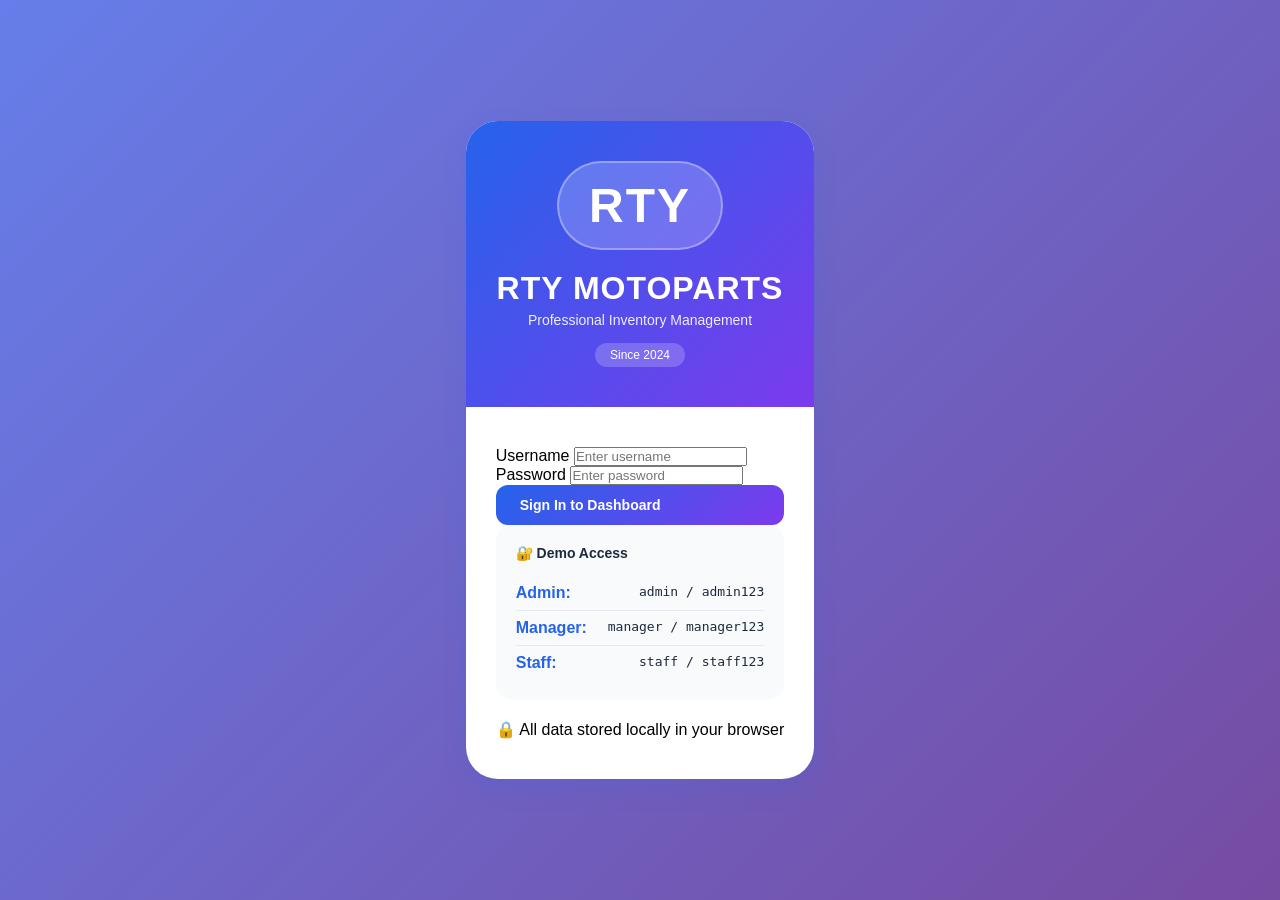
==== index.html @ 5f0dde7f "Add files via upload" ====
<!DOCTYPE html>
<html lang="en">
<head>
    <meta charset="UTF-8">
    <meta name="viewport" content="width=device-width, initial-scale=1.0, maximum-scale=1.0, user-scalable=yes">
    <title>RTY MOTOPARTS · Inventory System</title>
    <link rel="stylesheet" href="style.css">
</head>
<body class="login-page">
    <div class="app-container">
        <div class="login-card">
            <div class="login-brand">
                <div class="brand-icon">
                    <span class="rty-logo">RTY</span>
                </div>
                <h1>RTY MOTOPARTS</h1>
                <p class="brand-tagline">Professional Inventory Management</p>
                <div class="brand-badge">Since 2024</div>
            </div>
            
            <div class="login-form-container">
                <form id="loginForm" onsubmit="handleLogin(event)">
                    <div class="input-group">
                        <label for="username">Username</label>
                        <input type="text" id="username" placeholder="Enter username" autocomplete="off" required>
                    </div>
                    
                    <div class="input-group">
                        <label for="password">Password</label>
                        <input type="password" id="password" placeholder="Enter password" required>
                    </div>
                    
                    <div id="loginError" class="error-message"></div>
                    
                    <button type="submit" class="btn-primary btn-full">Sign In to Dashboard</button>
                </form>
                
                <div class="login-help">
                    <div class="credentials-box">
                        <p class="credentials-title">🔐 Demo Access</p>
                        <div class="credential-row">
                            <span class="role">Admin:</span>
                            <span class="details">admin / admin123</span>
                        </div>
                        <div class="credential-row">
                            <span class="role">Manager:</span>
                            <span class="details">manager / manager123</span>
                        </div>
                        <div class="credential-row">
                            <span class="role">Staff:</span>
                            <span class="details">staff / staff123</span>
                        </div>
                    </div>
                    <p class="security-note">
                        <span class="icon">🔒</span>
                        All data stored locally in your browser
                    </p>
                </div>
            </div>
        </div>
    </div>

    <script>
        const USERS = {
            'admin': { password: 'admin123', name: 'Administrator', role: 'admin' },
            'manager': { password: 'manager123', name: 'Store Manager', role: 'manager' },
            'staff': { password: 'staff123', name: 'Inventory Staff', role: 'staff' }
        };

        function handleLogin(event) {
            event.preventDefault();
            
            const username = document.getElementById('username').value.trim();
            const password = document.getElementById('password').value;
            const errorElement = document.getElementById('loginError');

            if (USERS[username] && USERS[username].password === password) {
                localStorage.setItem('rtyCurrentUser', JSON.stringify({
                    username: username,
                    name: USERS[username].name,
                    role: USERS[username].role,
                    loginTime: new Date().toLocaleString()
                }));
                
                window.location.href = 'dashboard.html';
            } else {
                errorElement.textContent = 'Invalid username or password';
                document.querySelector('.login-card').style.animation = 'shake 0.5s ease';
                setTimeout(() => {
                    document.querySelector('.login-card').style.animation = '';
                }, 500);
            }
        }

        if (localStorage.getItem('rtyCurrentUser')) {
            window.location.href = 'dashboard.html';
        }
    </script>
</body>
</html>
---- style.css ----
/* ==================== RTY MOTOPARTS - MAIN STYLESHEET ==================== */

:root {
    --rty-primary: #2563eb;
    --rty-primary-dark: #1d4ed8;
    --rty-secondary: #7c3aed;
    --rty-accent: #10b981;
    --rty-warning: #f59e0b;
    --rty-danger: #ef4444;
    --rty-dark: #1e293b;
    --rty-light: #f8fafc;
    --rty-border: #e2e8f0;
    --rty-shadow: 0 1px 3px rgba(0,0,0,0.1);
    --rty-shadow-lg: 0 10px 25px rgba(37, 99, 235, 0.15);
}

* {
    margin: 0;
    padding: 0;
    box-sizing: border-box;
    font-family: 'Inter', -apple-system, BlinkMacSystemFont, 'Segoe UI', Roboto, sans-serif;
}

body {
    background: linear-gradient(135deg, #667eea 0%, #764ba2 100%);
    min-height: 100vh;
}

.app-container {
    max-width: 1400px;
    margin: 0 auto;
    padding: 20px;
}

/* ==================== LOGIN PAGE ==================== */

.login-page {
    display: flex;
    align-items: center;
    justify-content: center;
    min-height: 100vh;
}

.login-card {
    background: white;
    border-radius: 32px;
    box-shadow: var(--rty-shadow-lg);
    width: 100%;
    max-width: 460px;
    overflow: hidden;
    animation: slideUp 0.5s ease;
}

.login-brand {
    background: linear-gradient(135deg, var(--rty-primary) 0%, var(--rty-secondary) 100%);
    color: white;
    padding: 40px 30px;
    text-align: center;
    position: relative;
}

.rty-logo {
    font-size: 48px;
    font-weight: 800;
    letter-spacing: 2px;
    background: rgba(255,255,255,0.2);
    padding: 15px 30px;
    border-radius: 60px;
    display: inline-block;
    margin-bottom: 20px;
    border: 2px solid rgba(255,255,255,0.3);
}

.login-brand h1 {
    font-size: 32px;
    margin-bottom: 5px;
    letter-spacing: 1px;
}

.brand-tagline {
    opacity: 0.9;
    font-size: 14px;
    margin-bottom: 15px;
}

.brand-badge {
    background: rgba(255,255,255,0.2);
    padding: 5px 15px;
    border-radius: 30px;
    font-size: 12px;
    display: inline-block;
}

.login-form-container {
    padding: 40px 30px;
}

.credentials-box {
    background: var(--rty-light);
    border-radius: 16px;
    padding: 20px;
    margin-bottom: 20px;
}

.credentials-title {
    font-weight: 600;
    color: var(--rty-dark);
    margin-bottom: 15px;
    font-size: 14px;
}

.credential-row {
    display: flex;
    justify-content: space-between;
    padding: 8px 0;
    border-bottom: 1px solid var(--rty-border);
}

.credential-row:last-child {
    border-bottom: none;
}

.credential-row .role {
    font-weight: 600;
    color: var(--rty-primary);
}

.credential-row .details {
    color: var(--rty-dark);
    font-family: monospace;
}

/* ==================== NAVBAR ==================== */

.navbar {
    background: white;
    border-radius: 20px;
    padding: 15px 25px;
    margin-bottom: 25px;
    display: flex;
    justify-content: space-between;
    align-items: center;
    box-shadow: var(--rty-shadow);
}

.nav-brand {
    display: flex;
    align-items: center;
    gap: 10px;
}

.brand-logo {
    background: linear-gradient(135deg, var(--rty-primary) 0%, var(--rty-secondary) 100%);
    color: white;
    width: 40px;
    height: 40px;
    display: flex;
    align-items: center;
    justify-content: center;
    border-radius: 12px;
    font-weight: 800;
    font-size: 18px;
}

.brand-name {
    font-size: 20px;
    font-weight: 700;
    color: var(--rty-dark);
}

.brand-version {
    background: var(--rty-light);
    padding: 4px 8px;
    border-radius: 20px;
    font-size: 10px;
    color: var(--rty-primary);
    font-weight: 600;
}

.nav-user {
    display: flex;
    align-items: center;
    gap: 20px;
}

.user-avatar {
    width: 40px;
    height: 40px;
    background: linear-gradient(135deg, var(--rty-primary) 0%, var(--rty-secondary) 100%);
    color: white;
    border-radius: 40px;
    display: flex;
    align-items: center;
    justify-content: center;
    font-weight: 600;
    font-size: 18px;
}

.user-details {
    text-align: right;
}

.user-name {
    font-weight: 600;
    color: var(--rty-dark);
    display: block;
    font-size: 14px;
}

.user-role {
    font-size: 12px;
    color: var(--rty-primary);
    font-weight: 600;
}

/* ==================== WELCOME BANNER ==================== */

.welcome-banner {
    background: linear-gradient(135deg, var(--rty-primary) 0%, var(--rty-secondary) 100%);
    color: white;
    padding: 30px;
    border-radius: 20px;
    margin-bottom: 30px;
    display: flex;
    justify-content: space-between;
    align-items: center;
    flex-wrap: wrap;
    gap: 20px;
}

.welcome-text h2 {
    font-size: 24px;
    margin-bottom: 5px;
}

.welcome-text p {
    opacity: 0.9;
    font-size: 14px;
}

.quick-actions {
    display: flex;
    gap: 10px;
}

.btn-primary, .btn-secondary, .btn-danger {
    padding: 12px 24px;
    border: none;
    border-radius: 12px;
    font-size: 14px;
    font-weight: 600;
    cursor: pointer;
    transition: all 0.3s ease;
    display: inline-flex;
    align-items: center;
    gap: 8px;
}

.btn-primary {
    background: linear-gradient(135deg, var(--rty-primary) 0%, var(--rty-secondary) 100%);
    color: white;
}

.btn-primary:hover {
    transform: translateY(-2px);
    box-shadow: 0 10px 20px rgba(37, 99, 235, 0.3);
}

.btn-secondary {
    background: rgba(255,255,255,0.2);
    color: white;
    border: 2px solid rgba(255,255,255,0.3);
}

.btn-secondary:hover {
    background: rgba(255,255,255,0.3);
}

.btn-danger {
    background: var(--rty-danger);
    color: white;
}

.btn-danger:hover {
    background: #dc2626;
}

.btn-large {
    padding: 16px 32px;
    font-size: 16px;
}

.btn-full {
    width: 100%;
}

/* ==================== EMPTY STATE ==================== */

.empty-state {
    text-align: center;
    padding: 60px 20px;
    background: white;
    border-radius: 24px;
    box-shadow: var(--rty-shadow);
}

.empty-icon {
    font-size: 80px;
    margin-bottom: 20px;
    animation: bounce 2s infinite;
}

.empty-state h3 {
    font-size: 28px;
    color: var(--rty-dark);
    margin-bottom: 10px;
}

.empty-state p {
    color: #64748b;
    margin-bottom: 30px;
}

.empty-tips {
    margin-top: 40px;
    text-align: left;
    max-width: 400px;
    margin-left: auto;
    margin-right: auto;
    background: var(--rty-light);
    padding: 20px;
    border-radius: 16px;
}

.empty-tips p {
    font-weight: 600;
    color: var(--rty-dark);
    margin-bottom: 10px;
}

.empty-tips ul {
    list-style: none;
    padding-left: 0;
}

.empty-tips li {
    padding: 8px 0;
    color: #475569;
    font-size: 14px;
}

.empty-tips li:before {
    content: "•";
    color: var(--rty-primary);
    font-weight: bold;
    margin-right: 10px;
}

/* ==================== STATS GRID ==================== */

.stats-grid {
    display: grid;
    grid-template-columns: repeat(auto-fit, minmax(220px, 1fr));
    gap: 20px;
    margin-bottom: 30px;
}

.stat-card {
    background: white;
    padding: 25px;
    border-radius: 20px;
    box-shadow: var(--rty-shadow);
    display: flex;
    align-items: center;
    gap: 15px;
    transition: transform 0.3s ease;
}

.stat-card:hover {
    transform: translateY(-5px);
    box-shadow: var(--rty-shadow-lg);
}

.stat-icon {
    font-size: 36px;
    background: var(--rty-light);
    width: 70px;
    height: 70px;
    display: flex;
    align-items: center;
    justify-content: center;
    border-radius: 18px;
}

.stat-details {
    flex: 1;
}

.stat-label {
    color: #64748b;
    font-size: 14px;
    display: block;
    margin-bottom: 5px;
}

.stat-value {
    font-size: 32px;
    font-weight: 700;
    color: var(--rty-dark);
    transition: transform 0.15s ease;
}

.stat-value.warning {
    color: var(--rty-warning);
}

/* ==================== SEARCH SECTION ==================== */

.search-section {
    display: flex;
    gap: 15px;
    margin-bottom: 20px;
    flex-wrap: wrap;
}

.search-wrapper {
    flex: 1;
    position: relative;
    min-width: 280px;
}

.search-icon {
    position: absolute;
    left: 15px;
    top: 50%;
    transform: translateY(-50%);
    color: #94a3b8;
}

.search-wrapper input {
    width: 100%;
    padding: 15px 15px 15px 45px;
    border: 2px solid var(--rty-border);
    border-radius: 16px;
    font-size: 15px;
    transition: all 0.3s ease;
}

.search-wrapper input:focus {
    outline: none;
    border-color: var(--rty-primary);
    box-shadow: 0 0 0 4px rgba(37, 99, 235, 0.1);
}

.search-clear {
    position: absolute;
    right: 15px;
    top: 50%;
    transform: translateY(-50%);
    background: none;
    border: none;
    color: #94a3b8;
    cursor: pointer;
    font-size: 16px;
    padding: 5px;
}

.search-clear:hover {
    color: var(--rty-danger);
}

.filter-select {
    padding: 15px 20px;
    border: 2px solid var(--rty-border);
    border-radius: 16px;
    font-size: 15px;
    min-width: 200px;
    background: white;
    cursor: pointer;
}

/* ==================== ALERT BANNER ==================== */

.alert-banner {
    background: #fef3c7;
    border-left: 5px solid var(--rty-warning);
    padding: 15px 20px;
    border-radius: 16px;
    margin-bottom: 20px;
    display: flex;
    align-items: center;
    gap: 15px;
    flex-wrap: wrap;
    animation: pulse 2s infinite;
}

.alert-icon {
    font-size: 24px;
}

.alert-message {
    flex: 1;
    color: #92400e;
}

.alert-message strong {
    margin-right: 5px;
}

.alert-action {
    background: var(--rty-warning);
    color: white;
    border: none;
    padding: 10px 20px;
    border-radius: 12px;
    cursor: pointer;
    font-weight: 600;
    transition: all 0.3s ease;
}

.alert-action:hover {
    background: #d97706;
    transform: translateY(-2px);
}

/* ==================== INVENTORY TABLE ==================== */

.table-container {
    background: white;
    border-radius: 20px;
    overflow: hidden;
    box-shadow: var(--rty-shadow);
}

.inventory-table {
    width: 100%;
    border-collapse: collapse;
}

.inventory-table th {
    background: var(--rty-light);
    padding: 16px;
    text-align: left;
    font-weight: 600;
    color: var(--rty-dark);
    font-size: 13px;
    text-transform: uppercase;
    letter-spacing: 0.5px;
}

.inventory-table td {
    padding: 16px;
    border-bottom: 1px solid var(--rty-border);
    vertical-align: middle;
}

.inventory-table tbody tr:hover {
    background: #f1f5f9;
}

.sku-badge {
    background: var(--rty-primary);
    color: white;
    padding: 4px 8px;
    border-radius: 8px;
    font-size: 11px;
    font-weight: 600;
    letter-spacing: 0.5px;
}

.category-tag {
    background: var(--rty-light);
    padding: 4px 12px;
    border-radius: 30px;
    font-size: 12px;
    font-weight: 600;
    color: var(--rty-primary);
}

.stock-cell {
    font-weight: 600;
}

.stock-cell.low {
    color: var(--rty-warning);
}

.stock-cell.out {
    color: var(--rty-danger);
}

.stock-number {
    font-size: 16px;
}

.location {
    color: #64748b;
    font-weight: normal;
}

.oem {
    color: #64748b;
    font-size: 11px;
}

.status-badge {
    padding: 4px 12px;
    border-radius: 30px;
    font-size: 12px;
    font-weight: 600;
    display: inline-block;
}

.status-badge.good {
    background: #d1fae5;
    color: #065f46;
}

.status-badge.low {
    background: #fed7aa;
    color: #92400e;
}

.status-badge.out {
    background: #fee2e2;
    color: #991b1b;
}

/* ==================== MOBILE CARDS ==================== */

.inventory-card {
    background: white;
    border-radius: 20px;
    padding: 20px;
    margin-bottom: 15px;
    box-shadow: var(--rty-shadow);
    border: 1px solid var(--rty-border);
}

.card-header {
    display: flex;
    justify-content: space-between;
    align-items: start;
    margin-bottom: 15px;
    padding-bottom: 15px;
    border-bottom: 2px solid var(--rty-light);
}

.card-sku {
    background: var(--rty-primary);
    color: white;
    padding: 4px 10px;
    border-radius: 8px;
    font-size: 11px;
    font-weight: 600;
    display: inline-block;
    margin-bottom: 8px;
}

.card-title {
    font-size: 18px;
    font-weight: 600;
    color: var(--rty-dark);
    margin-bottom: 4px;
}

.card-oem {
    font-size: 11px;
    color: #64748b;
}

.card-details {
    margin-bottom: 20px;
}

.detail-row {
    display: flex;
    justify-content: space-between;
    padding: 8px 0;
    border-bottom: 1px dashed var(--rty-border);
}

.detail-label {
    color: #64748b;
    font-size: 14px;
}

.detail-value {
    font-weight: 500;
    color: var(--rty-dark);
    text-align: right;
}

.stock-value.low {
    color: var(--rty-warning);
}

.stock-value.out {
    color: var(--rty-danger);
}

.card-actions {
    display: grid;
    grid-template-columns: 1fr 1fr 1fr;
    gap: 10px;
    margin-top: 15px;
}

.card-btn {
    padding: 12px;
    border: none;
    border-radius: 12px;
    font-size: 14px;
    font-weight: 600;
    cursor: pointer;
    transition: all 0.3s ease;
}

.card-btn.edit {
    background: var(--rty-primary);
    color: white;
}

.card-btn.stock {
    background: var(--rty-warning);
    color: white;
}

.card-btn.delete {
    background: var(--rty-danger);
    color: white;
}

/* ==================== MODALS ==================== */

.modal {
    display: none;
    position: fixed;
    top: 0;
    left: 0;
    width: 100%;
    height: 100%;
    background: rgba(0,0,0,0.5);
    align-items: center;
    justify-content: center;
    z-index: 1000;
    backdrop-filter: blur(5px);
}

.modal-content {
    background: white;
    border-radius: 32px;
    width: 90%;
    max-width: 700px;
    max-height: 90vh;
    overflow-y: auto;
    box-shadow: var(--rty-shadow-lg);
    animation: slideDown 0.3s ease;
}

.modal-content.small {
    max-width: 450px;
}

.modal-header {
    padding: 25px 30px;
    border-bottom: 2px solid var(--rty-light);
    display: flex;
    justify-content: space-between;
    align-items: center;
    position: sticky;
    top: 0;
    background: white;
    z-index: 10;
}

.modal-header h2 {
    font-size: 22px;
    color: var(--rty-dark);
    font-weight: 700;
}

.modal-close {
    background: none;
    border: none;
    font-size: 28px;
    cursor: pointer;
    color: #94a3b8;
    transition: color 0.3s ease;
    line-height: 1;
}

.modal-close:hover {
    color: var(--rty-danger);
}

.modal-content form {
    padding: 30px;
}

.form-grid {
    display: grid;
    grid-template-columns: 1fr 1fr;
    gap: 20px;
    margin-bottom: 25px;
}

.form-group {
    margin-bottom: 5px;
}

.form-group.full-width {
    grid-column: span 2;
}

.form-group label {
    display: block;
    margin-bottom: 8px;
    font-weight: 600;
    color: var(--rty-dark);
    font-size: 14px;
}

.form-group input,
.form-group select,
.form-group textarea {
    width: 100%;
    padding: 14px 16px;
    border: 2px solid var(--rty-border);
    border-radius: 14px;
    font-size: 14px;
    transition: border-color 0.3s ease;
    background: white;
}

.form-group input:focus,
.form-group select:focus,
.form-group textarea:focus {
    outline: none;
    border-color: var(--rty-primary);
    box-shadow: 0 0 0 4px rgba(37, 99, 235, 0.1);
}

.required {
    color: var(--rty-danger);
}

.modal-actions {
    display: flex;
    gap: 15px;
    margin-top: 25px;
    grid-column: span 2;
}

.modal-actions button {
    flex: 1;
}

/* ==================== STOCK MODAL ==================== */

.stock-info {
    padding: 20px 30px;
    background: var(--rty-light);
    border-radius: 16px;
    margin: 0 30px 20px 30px;
    text-align: center;
}

.stock-info strong {
    font-size: 18px;
    color: var(--rty-dark);
}

.stock-controls {
    padding: 0 30px 20px 30px;
}

.stock-quick-btns {
    display: flex;
    gap: 10px;
    justify-content: center;
    margin: 15px 0;
}

.stock-btn {
    padding: 15px 20px;
    border: 2px solid var(--rty-border);
    background: white;
    border-radius: 14px;
    font-weight: 600;
    cursor: pointer;
    transition: all 0.3s ease;
    min-width: 80px;
    font-size: 16px;
}

.stock-btn:hover {
    background: var(--rty-primary);
    color: white;
    border-color: var(--rty-primary);
}

.stock-input-group {
    display: flex;
    gap: 10px;
    margin: 20px 0;
}

.stock-input-group input {
    flex: 1;
    padding: 15px;
    border: 2px solid var(--rty-border);
    border-radius: 14px;
    font-size: 16px;
}

.current-stock {
    padding: 20px 30px 25px 30px;
    text-align: center;
    border-top: 2px solid var(--rty-light);
    font-size: 18px;
}

.current-stock strong {
    color: var(--rty-primary);
    font-size: 28px;
    margin-left: 10px;
}

/* ==================== FOOTER ==================== */

.footer {
    margin-top: 30px;
    padding: 20px;
    text-align: center;
    color: white;
    opacity: 0.8;
    font-size: 13px;
}

.footer-stats {
    margin-top: 5px;
    font-size: 12px;
}

/* ==================== TOAST NOTIFICATION ==================== */

.toast {
    position: fixed;
    bottom: 30px;
    right: 30px;
    background: var(--rty-dark);
    color: white;
    padding: 16px 24px;
    border-radius: 16px;
    box-shadow: var(--rty-shadow-lg);
    display: none;
    animation: slideIn 0.3s ease;
    z-index: 2000;
    max-width: 350px;
}

.toast.success {
    background: var(--rty-accent);
}

.toast.error {
    background: var(--rty-danger);
}

.toast.info {
    background: var(--rty-primary);
}

/* ==================== ANIMATIONS ==================== */

@keyframes slideUp {
    from {
        opacity: 0;
        transform: translateY(30px);
    }
    to {
        opacity: 1;
        transform: translateY(0);
    }
}

@keyframes slideDown {
    from {
        opacity: 0;
        transform: translateY(-30px);
    }
    to {
        opacity: 1;
        transform: translateY(0);
    }
}

@keyframes slideIn {
    from {
        transform: translateX(100%);
        opacity: 0;
    }
    to {
        transform: translateX(0);
        opacity: 1;
    }
}

@keyframes bounce {
    0%, 100% {
        transform: translateY(0);
    }
    50% {
        transform: translateY(-10px);
    }
}

/* ==================== RESPONSIVE DESIGN ==================== */

@media (max-width: 1024px) {
    .stats-grid {
        grid-template-columns: repeat(2, 1fr);
    }
}

@media (max-width: 768px) {
    .app-container {
        padding: 10px;
    }
    
    .navbar {
        padding: 12px 15px;
    }
    
    .brand-name, .brand-version {
        display: none;
    }
    
    .user-details {
        display: none;
    }
    
    .welcome-banner {
        flex-direction: column;
        text-align: center;
    }
    
    .quick-actions {
        width: 100%;
        flex-direction: column;
    }
    
    .quick-actions button {
        width: 100%;
        justify-content: center;
    }
    
    .desktop-view {
        display: none;
    }
    
    .mobile-view {
        display: block;
    }
    
    .stats-grid {
        grid-template-columns: 1fr;
        gap: 10px;
    }
    
    .stat-card {
        padding: 15px;
    }
    
    .stat-icon {
        width: 50px;
        height: 50px;
        font-size: 24px;
    }
    
    .stat-value {
        font-size: 24px;
    }
    
    .search-section {
        flex-direction: column;
    }
    
    .filter-select {
        width: 100%;
    }
    
    .modal-content {
        width: 95%;
        margin: 10px;
    }
    
    .form-grid {
        grid-template-columns: 1fr;
    }
    
    .form-group.full-width {
        grid-column: span 1;
    }
    
    .modal-actions {
        flex-direction: column;
    }
    
    .toast {
        left: 20px;
        right: 20px;
        bottom: 20px;
        text-align: center;
    }
    
    .stock-quick-btns {
        flex-wrap: wrap;
    }
    
    .stock-btn {
        flex: 1;
        min-width: 60px;
        padding: 12px;
    }
}

@media (max-width: 480px) {
    .login-card {
        margin: 10px;
    }
    
    .login-brand {
        padding: 30px 20px;
    }
    
    .rty-logo {
        font-size: 36px;
        padding: 10px 20px;
    }
    
    .login-form-container {
        padding: 30px 20px;
    }
    
    .credential-row {
        flex-direction: column;
        gap: 5px;
    }
    
    .empty-icon {
        font-size: 60px;
    }
    
    .empty-state h3 {
        font-size: 22px;
    }
    
    .card-actions {
        grid-template-columns: 1fr;
    }
    
    .modal-header h2 {
        font-size: 18px;
    }
    
    .stock-input-group {
        flex-direction: column;
    }
}

/* Print Styles */
@media print {
    .navbar, .quick-actions, .search-section, .alert-banner, .actions, .card-actions, .footer {
        display: none !important;
    }
    
    .inventory-table {
        box-shadow: none;
    }
    
    .inventory-table th {
        background: #f0f0f0 !important;
        color: black !important;
    }
    
    body {
        background: white;
    }
    
    .app-container {
        padding: 0;
    }
    
    .welcome-banner {
        background: none;
        color: black;
        padding: 20px 0;
    }
}
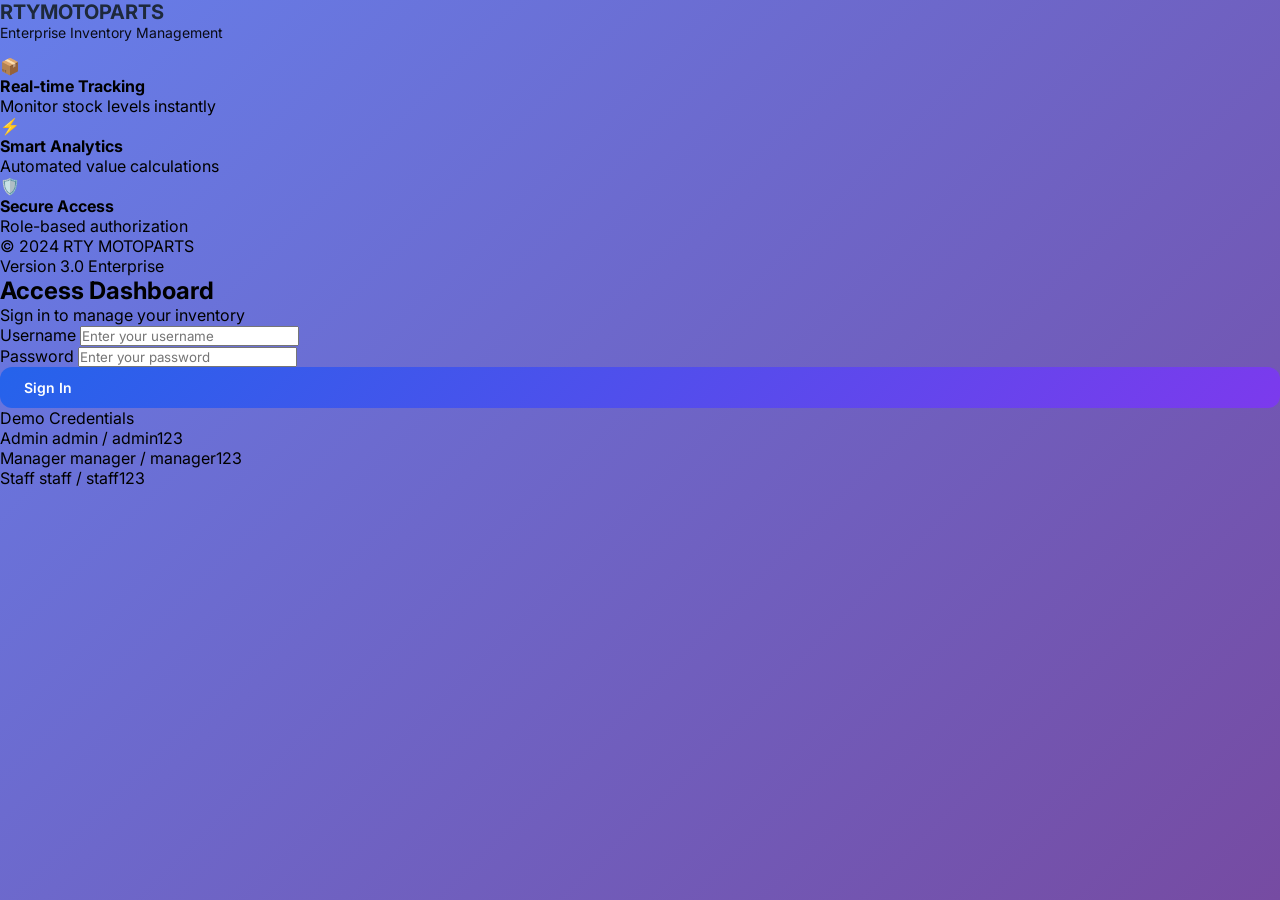
==== commit 3ec1a422: "Update index.html" ====
--- a/index.html
+++ b/index.html
@@ -2,59 +2,90 @@
 <html lang="en">
 <head>
     <meta charset="UTF-8">
-    <meta name="viewport" content="width=device-width, initial-scale=1.0, maximum-scale=1.0, user-scalable=yes">
-    <title>RTY MOTOPARTS · Inventory System</title>
+    <meta name="viewport" content="width=device-width, initial-scale=1.0">
+    <title>RTY MOTOPARTS · Enterprise Inventory</title>
+    <link rel="preconnect" href="https://fonts.googleapis.com">
+    <link rel="preconnect" href="https://fonts.gstatic.com" crossorigin>
+    <link href="https://fonts.googleapis.com/css2?family=Inter:ital,opsz,wght@0,14..32,100..900;1,14..32,100..900&display=swap" rel="stylesheet">
     <link rel="stylesheet" href="style.css">
 </head>
-<body class="login-page">
-    <div class="app-container">
-        <div class="login-card">
-            <div class="login-brand">
-                <div class="brand-icon">
-                    <span class="rty-logo">RTY</span>
+<body>
+    <div class="app">
+        <div class="auth-container">
+            <div class="auth-sidebar">
+                <div class="auth-brand">
+                    <div class="brand-mark"></div>
+                    <h1 class="brand-name">RTY<span>MOTOPARTS</span></h1>
+                    <p class="brand-tagline">Enterprise Inventory Management</p>
                 </div>
-                <h1>RTY MOTOPARTS</h1>
-                <p class="brand-tagline">Professional Inventory Management</p>
-                <div class="brand-badge">Since 2024</div>
+                <div class="auth-features">
+                    <div class="feature-item">
+                        <div class="feature-icon">📦</div>
+                        <div class="feature-text">
+                            <h4>Real-time Tracking</h4>
+                            <p>Monitor stock levels instantly</p>
+                        </div>
+                    </div>
+                    <div class="feature-item">
+                        <div class="feature-icon">⚡</div>
+                        <div class="feature-text">
+                            <h4>Smart Analytics</h4>
+                            <p>Automated value calculations</p>
+                        </div>
+                    </div>
+                    <div class="feature-item">
+                        <div class="feature-icon">🛡️</div>
+                        <div class="feature-text">
+                            <h4>Secure Access</h4>
+                            <p>Role-based authorization</p>
+                        </div>
+                    </div>
+                </div>
+                <div class="auth-footer">
+                    <p>© 2024 RTY MOTOPARTS</p>
+                    <p>Version 3.0 Enterprise</p>
+                </div>
             </div>
             
-            <div class="login-form-container">
-                <form id="loginForm" onsubmit="handleLogin(event)">
-                    <div class="input-group">
-                        <label for="username">Username</label>
-                        <input type="text" id="username" placeholder="Enter username" autocomplete="off" required>
+            <div class="auth-main">
+                <div class="auth-card">
+                    <h2>Access Dashboard</h2>
+                    <p class="auth-subtitle">Sign in to manage your inventory</p>
+                    
+                    <form id="loginForm" onsubmit="handleLogin(event)">
+                        <div class="input-group">
+                            <label for="username">Username</label>
+                            <input type="text" id="username" placeholder="Enter your username" autocomplete="off" required>
+                        </div>
+                        
+                        <div class="input-group">
+                            <label for="password">Password</label>
+                            <input type="password" id="password" placeholder="Enter your password" required>
+                        </div>
+                        
+                        <div id="loginError" class="error-message"></div>
+                        
+                        <button type="submit" class="btn-primary btn-full">Sign In</button>
+                    </form>
+                    
+                    <div class="auth-divider">
+                        <span>Demo Credentials</span>
                     </div>
                     
-                    <div class="input-group">
-                        <label for="password">Password</label>
-                        <input type="password" id="password" placeholder="Enter password" required>
-                    </div>
-                    
-                    <div id="loginError" class="error-message"></div>
-                    
-                    <button type="submit" class="btn-primary btn-full">Sign In to Dashboard</button>
-                </form>
-                
-                <div class="login-help">
-                    <div class="credentials-box">
-                        <p class="credentials-title">🔐 Demo Access</p>
-                        <div class="credential-row">
-                            <span class="role">Admin:</span>
-                            <span class="details">admin / admin123</span>
+                    <div class="credentials-grid">
+                        <div class="credential-item">
+                            <span class="role-badge admin">Admin</span>
+                            <code>admin / admin123</code>
                         </div>
-                        <div class="credential-row">
-                            <span class="role">Manager:</span>
-                            <span class="details">manager / manager123</span>
+                        <div class="credential-item">
+                            <span class="role-badge manager">Manager</span>
+                            <code>manager / manager123</code>
                         </div>
-                        <div class="credential-row">
-                            <span class="role">Staff:</span>
-                            <span class="details">staff / staff123</span>
+                        <div class="credential-item">
+                            <span class="role-badge staff">Staff</span>
+                            <code>staff / staff123</code>
                         </div>
                     </div>
-                    <p class="security-note">
-                        <span class="icon">🔒</span>
-                        All data stored locally in your browser
-                    </p>
                 </div>
             </div>
         </div>
@@ -79,16 +110,12 @@
                     username: username,
                     name: USERS[username].name,
                     role: USERS[username].role,
-                    loginTime: new Date().toLocaleString()
+                    loginTime: new Date().toISOString()
                 }));
                 
                 window.location.href = 'dashboard.html';
             } else {
                 errorElement.textContent = 'Invalid username or password';
-                document.querySelector('.login-card').style.animation = 'shake 0.5s ease';
-                setTimeout(() => {
-                    document.querySelector('.login-card').style.animation = '';
-                }, 500);
             }
         }
 
@@ -97,4 +124,4 @@
         }
     </script>
 </body>
-</html>+</html>
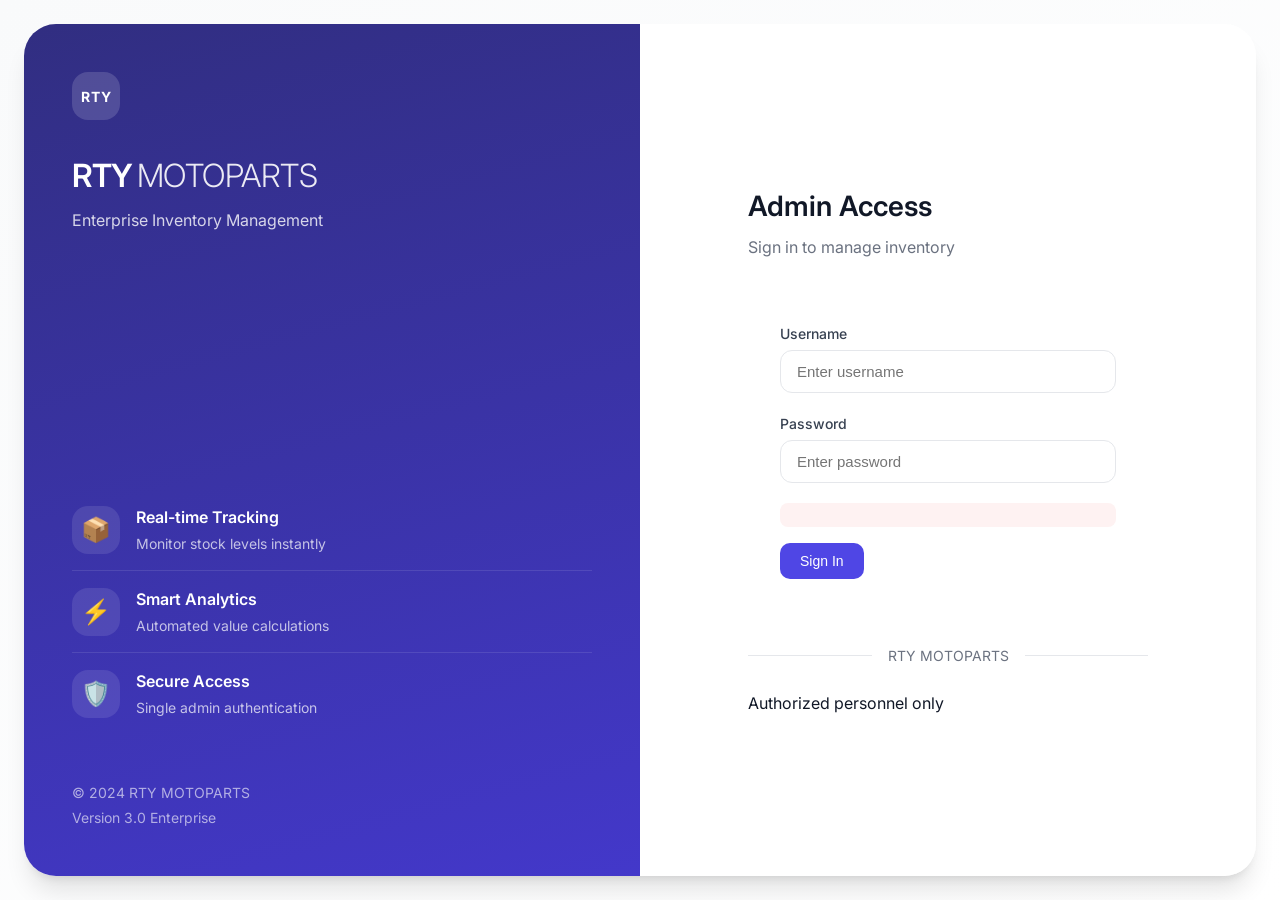
==== commit b45b1a31: "Update index.html" ====
--- a/index.html
+++ b/index.html
@@ -37,7 +37,7 @@
                         <div class="feature-icon">🛡️</div>
                         <div class="feature-text">
                             <h4>Secure Access</h4>
-                            <p>Role-based authorization</p>
+                            <p>Single admin authentication</p>
                         </div>
                     </div>
                 </div>
@@ -49,18 +49,18 @@
             
             <div class="auth-main">
                 <div class="auth-card">
-                    <h2>Access Dashboard</h2>
-                    <p class="auth-subtitle">Sign in to manage your inventory</p>
+                    <h2>Admin Access</h2>
+                    <p class="auth-subtitle">Sign in to manage inventory</p>
                     
                     <form id="loginForm" onsubmit="handleLogin(event)">
                         <div class="input-group">
                             <label for="username">Username</label>
-                            <input type="text" id="username" placeholder="Enter your username" autocomplete="off" required>
+                            <input type="text" id="username" placeholder="Enter username" autocomplete="off" required>
                         </div>
                         
                         <div class="input-group">
                             <label for="password">Password</label>
-                            <input type="password" id="password" placeholder="Enter your password" required>
+                            <input type="password" id="password" placeholder="Enter password" required>
                         </div>
                         
                         <div id="loginError" class="error-message"></div>
@@ -69,22 +69,11 @@
                     </form>
                     
                     <div class="auth-divider">
-                        <span>Demo Credentials</span>
+                        <span>RTY MOTOPARTS</span>
                     </div>
                     
-                    <div class="credentials-grid">
-                        <div class="credential-item">
-                            <span class="role-badge admin">Admin</span>
-                            <code>admin / admin123</code>
-                        </div>
-                        <div class="credential-item">
-                            <span class="role-badge manager">Manager</span>
-                            <code>manager / manager123</code>
-                        </div>
-                        <div class="credential-item">
-                            <span class="role-badge staff">Staff</span>
-                            <code>staff / staff123</code>
-                        </div>
+                    <div class="auth-footer-mobile">
+                        <p>Authorized personnel only</p>
                     </div>
                 </div>
             </div>
@@ -92,11 +81,9 @@
     </div>
 
     <script>
-        const USERS = {
-            'admin': { password: 'admin123', name: 'Administrator', role: 'admin' },
-            'manager': { password: 'manager123', name: 'Store Manager', role: 'manager' },
-            'staff': { password: 'staff123', name: 'Inventory Staff', role: 'staff' }
-        };
+        // Single admin account
+        const ADMIN_USERNAME = 'admin';
+        const ADMIN_PASSWORD = 'rtysalamat';
 
         function handleLogin(event) {
             event.preventDefault();
@@ -105,17 +92,17 @@
             const password = document.getElementById('password').value;
             const errorElement = document.getElementById('loginError');
 
-            if (USERS[username] && USERS[username].password === password) {
+            if (username === ADMIN_USERNAME && password === ADMIN_PASSWORD) {
                 localStorage.setItem('rtyCurrentUser', JSON.stringify({
                     username: username,
-                    name: USERS[username].name,
-                    role: USERS[username].role,
+                    name: 'Administrator',
+                    role: 'admin',
                     loginTime: new Date().toISOString()
                 }));
                 
                 window.location.href = 'dashboard.html';
             } else {
-                errorElement.textContent = 'Invalid username or password';
+                errorElement.textContent = 'Invalid credentials';
             }
         }
 
--- a/style.css
+++ b/style.css
@@ -1,156 +1,321 @@
-/* ==================== RTY MOTOPARTS - MAIN STYLESHEET ==================== */
-
+/* RTY MOTOPARTS - Enterprise Design System */
 :root {
-    --rty-primary: #2563eb;
-    --rty-primary-dark: #1d4ed8;
-    --rty-secondary: #7c3aed;
-    --rty-accent: #10b981;
-    --rty-warning: #f59e0b;
-    --rty-danger: #ef4444;
-    --rty-dark: #1e293b;
-    --rty-light: #f8fafc;
-    --rty-border: #e2e8f0;
-    --rty-shadow: 0 1px 3px rgba(0,0,0,0.1);
-    --rty-shadow-lg: 0 10px 25px rgba(37, 99, 235, 0.15);
+    --primary-50: #eef2ff;
+    --primary-100: #e0e7ff;
+    --primary-200: #c7d2fe;
+    --primary-300: #a5b4fc;
+    --primary-400: #818cf8;
+    --primary-500: #6366f1;
+    --primary-600: #4f46e5;
+    --primary-700: #4338ca;
+    --primary-800: #3730a3;
+    --primary-900: #312e81;
+    
+    --gray-50: #f9fafb;
+    --gray-100: #f3f4f6;
+    --gray-200: #e5e7eb;
+    --gray-300: #d1d5db;
+    --gray-400: #9ca3af;
+    --gray-500: #6b7280;
+    --gray-600: #4b5563;
+    --gray-700: #374151;
+    --gray-800: #1f2937;
+    --gray-900: #111827;
+    
+    --success: #10b981;
+    --warning: #f59e0b;
+    --danger: #ef4444;
+    --info: #3b82f6;
+    
+    --shadow-sm: 0 1px 2px 0 rgb(0 0 0 / 0.05);
+    --shadow: 0 1px 3px 0 rgb(0 0 0 / 0.1), 0 1px 2px -1px rgb(0 0 0 / 0.1);
+    --shadow-md: 0 4px 6px -1px rgb(0 0 0 / 0.1), 0 2px 4px -2px rgb(0 0 0 / 0.1);
+    --shadow-lg: 0 10px 15px -3px rgb(0 0 0 / 0.1), 0 4px 6px -4px rgb(0 0 0 / 0.1);
+    --shadow-xl: 0 20px 25px -5px rgb(0 0 0 / 0.1), 0 8px 10px -6px rgb(0 0 0 / 0.1);
 }
 
 * {
     margin: 0;
     padding: 0;
     box-sizing: border-box;
-    font-family: 'Inter', -apple-system, BlinkMacSystemFont, 'Segoe UI', Roboto, sans-serif;
 }
 
 body {
-    background: linear-gradient(135deg, #667eea 0%, #764ba2 100%);
+    font-family: 'Inter', -apple-system, BlinkMacSystemFont, sans-serif;
+    background: linear-gradient(145deg, var(--gray-50) 0%, #ffffff 100%);
+    color: var(--gray-900);
+    line-height: 1.5;
     min-height: 100vh;
 }
 
-.app-container {
-    max-width: 1400px;
+.app {
+    max-width: 1440px;
     margin: 0 auto;
-    padding: 20px;
-}
-
-/* ==================== LOGIN PAGE ==================== */
-
-.login-page {
-    display: flex;
-    align-items: center;
-    justify-content: center;
-    min-height: 100vh;
-}
-
-.login-card {
+    padding: 24px;
+}
+
+/* ==================== AUTH PAGE ==================== */
+
+.auth-container {
+    min-height: calc(100vh - 48px);
+    display: grid;
+    grid-template-columns: 1fr 1fr;
     background: white;
     border-radius: 32px;
-    box-shadow: var(--rty-shadow-lg);
+    overflow: hidden;
+    box-shadow: var(--shadow-xl);
+}
+
+.auth-sidebar {
+    background: linear-gradient(165deg, var(--primary-900), var(--primary-700));
+    padding: 48px;
+    display: flex;
+    flex-direction: column;
+    color: white;
+}
+
+.brand-mark {
+    width: 48px;
+    height: 48px;
+    background: rgba(255, 255, 255, 0.15);
+    border-radius: 16px;
+    margin-bottom: 32px;
+    position: relative;
+}
+
+.brand-mark::before {
+    content: 'RTY';
+    position: absolute;
+    top: 50%;
+    left: 50%;
+    transform: translate(-50%, -50%);
+    font-weight: 700;
+    font-size: 14px;
+    letter-spacing: 1px;
+}
+
+.brand-name {
+    font-size: 32px;
+    font-weight: 600;
+    margin-bottom: 8px;
+    letter-spacing: -0.5px;
+}
+
+.brand-name span {
+    font-weight: 300;
+    opacity: 0.9;
+    margin-left: 4px;
+}
+
+.brand-tagline {
+    font-size: 16px;
+    opacity: 0.8;
+    margin-bottom: 48px;
+}
+
+.auth-features {
+    margin-top: auto;
+    margin-bottom: 48px;
+}
+
+.feature-item {
+    display: flex;
+    align-items: center;
+    gap: 16px;
+    padding: 16px 0;
+    border-bottom: 1px solid rgba(255, 255, 255, 0.1);
+}
+
+.feature-item:last-child {
+    border-bottom: none;
+}
+
+.feature-icon {
+    width: 48px;
+    height: 48px;
+    background: rgba(255, 255, 255, 0.1);
+    border-radius: 16px;
+    display: flex;
+    align-items: center;
+    justify-content: center;
+    font-size: 24px;
+}
+
+.feature-text h4 {
+    font-weight: 600;
+    margin-bottom: 4px;
+}
+
+.feature-text p {
+    font-size: 14px;
+    opacity: 0.7;
+}
+
+.auth-footer {
+    font-size: 14px;
+    opacity: 0.6;
+}
+
+.auth-footer p:first-child {
+    margin-bottom: 4px;
+}
+
+.auth-main {
+    display: flex;
+    align-items: center;
+    justify-content: center;
+    padding: 48px;
+    background: white;
+}
+
+.auth-card {
     width: 100%;
-    max-width: 460px;
-    overflow: hidden;
-    animation: slideUp 0.5s ease;
-}
-
-.login-brand {
-    background: linear-gradient(135deg, var(--rty-primary) 0%, var(--rty-secondary) 100%);
-    color: white;
-    padding: 40px 30px;
+    max-width: 400px;
+}
+
+.auth-card h2 {
+    font-size: 28px;
+    font-weight: 600;
+    color: var(--gray-900);
+    margin-bottom: 8px;
+}
+
+.auth-subtitle {
+    color: var(--gray-500);
+    margin-bottom: 32px;
+}
+
+.input-group {
+    margin-bottom: 20px;
+}
+
+.input-group label {
+    display: block;
+    font-size: 14px;
+    font-weight: 500;
+    color: var(--gray-700);
+    margin-bottom: 6px;
+}
+
+.input-group input {
+    width: 100%;
+    padding: 12px 16px;
+    border: 1px solid var(--gray-200);
+    border-radius: 12px;
+    font-size: 15px;
+    transition: all 0.2s;
+}
+
+.input-group input:focus {
+    outline: none;
+    border-color: var(--primary-500);
+    box-shadow: 0 0 0 4px var(--primary-100);
+}
+
+.auth-divider {
+    margin: 32px 0 24px;
     text-align: center;
     position: relative;
 }
 
-.rty-logo {
-    font-size: 48px;
-    font-weight: 800;
-    letter-spacing: 2px;
-    background: rgba(255,255,255,0.2);
-    padding: 15px 30px;
-    border-radius: 60px;
-    display: inline-block;
-    margin-bottom: 20px;
-    border: 2px solid rgba(255,255,255,0.3);
-}
-
-.login-brand h1 {
-    font-size: 32px;
-    margin-bottom: 5px;
-    letter-spacing: 1px;
-}
-
-.brand-tagline {
-    opacity: 0.9;
-    font-size: 14px;
-    margin-bottom: 15px;
-}
-
-.brand-badge {
-    background: rgba(255,255,255,0.2);
-    padding: 5px 15px;
-    border-radius: 30px;
+.auth-divider::before {
+    content: '';
+    position: absolute;
+    left: 0;
+    top: 50%;
+    width: 100%;
+    height: 1px;
+    background: var(--gray-200);
+}
+
+.auth-divider span {
+    background: white;
+    padding: 0 16px;
+    color: var(--gray-500);
+    font-size: 14px;
+    position: relative;
+    z-index: 1;
+}
+
+.credentials-grid {
+    display: grid;
+    gap: 12px;
+}
+
+.credential-item {
+    display: flex;
+    align-items: center;
+    justify-content: space-between;
+    padding: 12px 16px;
+    background: var(--gray-50);
+    border-radius: 12px;
+    font-size: 14px;
+}
+
+.role-badge {
+    padding: 4px 8px;
+    border-radius: 6px;
+    font-weight: 600;
     font-size: 12px;
-    display: inline-block;
-}
-
-.login-form-container {
-    padding: 40px 30px;
-}
-
-.credentials-box {
-    background: var(--rty-light);
-    border-radius: 16px;
-    padding: 20px;
-    margin-bottom: 20px;
-}
-
-.credentials-title {
-    font-weight: 600;
-    color: var(--rty-dark);
-    margin-bottom: 15px;
-    font-size: 14px;
-}
-
-.credential-row {
-    display: flex;
-    justify-content: space-between;
-    padding: 8px 0;
-    border-bottom: 1px solid var(--rty-border);
-}
-
-.credential-row:last-child {
-    border-bottom: none;
-}
-
-.credential-row .role {
-    font-weight: 600;
-    color: var(--rty-primary);
-}
-
-.credential-row .details {
-    color: var(--rty-dark);
-    font-family: monospace;
-}
-
-/* ==================== NAVBAR ==================== */
-
-.navbar {
+}
+
+.role-badge.admin {
+    background: var(--primary-100);
+    color: var(--primary-700);
+}
+
+.role-badge.manager {
+    background: #dbeafe;
+    color: #1d4ed8;
+}
+
+.role-badge.staff {
+    background: #dcfce7;
+    color: #166534;
+}
+
+.credential-item code {
+    color: var(--gray-600);
+    font-family: 'Inter', monospace;
+}
+
+.error-message {
+    color: var(--danger);
+    font-size: 14px;
+    margin-bottom: 16px;
+    padding: 12px;
+    background: #fef2f2;
+    border-radius: 8px;
+}
+
+/* ==================== HEADER ==================== */
+
+.header {
     background: white;
     border-radius: 20px;
-    padding: 15px 25px;
-    margin-bottom: 25px;
+    padding: 16px 24px;
+    margin-bottom: 24px;
     display: flex;
     justify-content: space-between;
     align-items: center;
-    box-shadow: var(--rty-shadow);
-}
-
-.nav-brand {
-    display: flex;
-    align-items: center;
-    gap: 10px;
-}
-
-.brand-logo {
-    background: linear-gradient(135deg, var(--rty-primary) 0%, var(--rty-secondary) 100%);
+    box-shadow: var(--shadow);
+    border: 1px solid var(--gray-100);
+}
+
+.header-left {
+    display: flex;
+    align-items: center;
+    gap: 24px;
+}
+
+.logo {
+    display: flex;
+    align-items: center;
+    gap: 8px;
+}
+
+.logo-mark {
+    background: linear-gradient(135deg, var(--primary-600), var(--primary-700));
     color: white;
     width: 40px;
     height: 40px;
@@ -158,344 +323,354 @@
     align-items: center;
     justify-content: center;
     border-radius: 12px;
-    font-weight: 800;
+    font-weight: 700;
+    font-size: 16px;
+}
+
+.logo-text {
+    font-weight: 600;
     font-size: 18px;
-}
-
-.brand-name {
-    font-size: 20px;
-    font-weight: 700;
-    color: var(--rty-dark);
-}
-
-.brand-version {
-    background: var(--rty-light);
-    padding: 4px 8px;
-    border-radius: 20px;
-    font-size: 10px;
-    color: var(--rty-primary);
-    font-weight: 600;
-}
-
-.nav-user {
-    display: flex;
-    align-items: center;
-    gap: 20px;
+    color: var(--gray-900);
+}
+
+.header-badge {
+    padding: 4px 10px;
+    background: var(--gray-100);
+    border-radius: 30px;
+    font-size: 12px;
+    color: var(--gray-600);
+}
+
+.header-right {
+    display: flex;
+    align-items: center;
+    gap: 24px;
+}
+
+.user-menu {
+    display: flex;
+    align-items: center;
+    gap: 16px;
+}
+
+.user-info {
+    text-align: right;
+}
+
+.user-name {
+    display: block;
+    font-weight: 600;
+    color: var(--gray-900);
+    font-size: 14px;
+}
+
+.user-role {
+    font-size: 12px;
+    color: var(--gray-500);
+    text-transform: capitalize;
 }
 
 .user-avatar {
     width: 40px;
     height: 40px;
-    background: linear-gradient(135deg, var(--rty-primary) 0%, var(--rty-secondary) 100%);
+    background: linear-gradient(135deg, var(--primary-500), var(--primary-600));
     color: white;
     border-radius: 40px;
     display: flex;
     align-items: center;
     justify-content: center;
     font-weight: 600;
-    font-size: 18px;
-}
-
-.user-details {
-    text-align: right;
-}
-
-.user-name {
-    font-weight: 600;
-    color: var(--rty-dark);
-    display: block;
-    font-size: 14px;
-}
-
-.user-role {
-    font-size: 12px;
-    color: var(--rty-primary);
-    font-weight: 600;
-}
-
-/* ==================== WELCOME BANNER ==================== */
-
-.welcome-banner {
-    background: linear-gradient(135deg, var(--rty-primary) 0%, var(--rty-secondary) 100%);
+    font-size: 16px;
+}
+
+.btn-icon {
+    background: none;
+    border: none;
+    padding: 8px;
+    cursor: pointer;
+    color: var(--gray-500);
+    border-radius: 8px;
+    transition: all 0.2s;
+    display: flex;
+    align-items: center;
+    justify-content: center;
+}
+
+.btn-icon:hover {
+    background: var(--gray-100);
+    color: var(--gray-700);
+}
+
+/* ==================== MAIN CONTENT ==================== */
+
+.main {
+    background: white;
+    border-radius: 24px;
+    padding: 32px;
+    box-shadow: var(--shadow);
+    border: 1px solid var(--gray-100);
+}
+
+.page-header {
+    display: flex;
+    justify-content: space-between;
+    align-items: center;
+    margin-bottom: 32px;
+}
+
+.page-title {
+    font-size: 24px;
+    font-weight: 600;
+    color: var(--gray-900);
+    margin-bottom: 4px;
+}
+
+.page-subtitle {
+    color: var(--gray-500);
+    font-size: 14px;
+}
+
+.page-actions {
+    display: flex;
+    gap: 12px;
+}
+
+.btn-primary, .btn-secondary {
+    padding: 10px 20px;
+    border: none;
+    border-radius: 10px;
+    font-size: 14px;
+    font-weight: 500;
+    cursor: pointer;
+    transition: all 0.2s;
+    display: inline-flex;
+    align-items: center;
+    gap: 8px;
+}
+
+.btn-primary {
+    background: var(--primary-600);
     color: white;
-    padding: 30px;
-    border-radius: 20px;
-    margin-bottom: 30px;
-    display: flex;
-    justify-content: space-between;
-    align-items: center;
-    flex-wrap: wrap;
-    gap: 20px;
-}
-
-.welcome-text h2 {
-    font-size: 24px;
-    margin-bottom: 5px;
-}
-
-.welcome-text p {
-    opacity: 0.9;
-    font-size: 14px;
-}
-
-.quick-actions {
-    display: flex;
-    gap: 10px;
-}
-
-.btn-primary, .btn-secondary, .btn-danger {
-    padding: 12px 24px;
+}
+
+.btn-primary:hover {
+    background: var(--primary-700);
+    transform: translateY(-1px);
+    box-shadow: var(--shadow-md);
+}
+
+.btn-secondary {
+    background: white;
+    color: var(--gray-700);
+    border: 1px solid var(--gray-200);
+}
+
+.btn-secondary:hover {
+    background: var(--gray-50);
+    border-color: var(--gray-300);
+}
+
+.btn-text {
+    background: none;
     border: none;
-    border-radius: 12px;
-    font-size: 14px;
-    font-weight: 600;
+    padding: 10px 16px;
+    color: var(--gray-600);
+    font-weight: 500;
     cursor: pointer;
-    transition: all 0.3s ease;
-    display: inline-flex;
-    align-items: center;
-    gap: 8px;
-}
-
-.btn-primary {
-    background: linear-gradient(135deg, var(--rty-primary) 0%, var(--rty-secondary) 100%);
+    border-radius: 8px;
+}
+
+.btn-text:hover {
+    background: var(--gray-50);
+    color: var(--gray-900);
+}
+
+.btn-danger {
+    background: var(--danger);
     color: white;
-}
-
-.btn-primary:hover {
-    transform: translateY(-2px);
-    box-shadow: 0 10px 20px rgba(37, 99, 235, 0.3);
-}
-
-.btn-secondary {
-    background: rgba(255,255,255,0.2);
-    color: white;
-    border: 2px solid rgba(255,255,255,0.3);
-}
-
-.btn-secondary:hover {
-    background: rgba(255,255,255,0.3);
-}
-
-.btn-danger {
-    background: var(--rty-danger);
-    color: white;
+    border: none;
+    padding: 10px 20px;
+    border-radius: 8px;
+    font-weight: 500;
+    cursor: pointer;
 }
 
 .btn-danger:hover {
     background: #dc2626;
 }
 
-.btn-large {
-    padding: 16px 32px;
-    font-size: 16px;
-}
-
-.btn-full {
-    width: 100%;
-}
-
 /* ==================== EMPTY STATE ==================== */
 
 .empty-state {
     text-align: center;
-    padding: 60px 20px;
+    padding: 64px 32px;
+    background: var(--gray-50);
+    border-radius: 20px;
+    border: 2px dashed var(--gray-200);
+}
+
+.empty-state-icon {
+    color: var(--gray-400);
+    margin-bottom: 24px;
+}
+
+.empty-state h3 {
+    font-size: 20px;
+    font-weight: 600;
+    color: var(--gray-900);
+    margin-bottom: 8px;
+}
+
+.empty-state p {
+    color: var(--gray-500);
+    margin-bottom: 24px;
+}
+
+/* ==================== KPI CARDS ==================== */
+
+.kpi-grid {
+    display: grid;
+    grid-template-columns: repeat(4, 1fr);
+    gap: 20px;
+    margin-bottom: 32px;
+}
+
+.kpi-card {
     background: white;
-    border-radius: 24px;
-    box-shadow: var(--rty-shadow);
-}
-
-.empty-icon {
-    font-size: 80px;
-    margin-bottom: 20px;
-    animation: bounce 2s infinite;
-}
-
-.empty-state h3 {
+    padding: 24px;
+    border-radius: 20px;
+    border: 1px solid var(--gray-200);
+    display: flex;
+    align-items: center;
+    gap: 16px;
+    transition: all 0.2s;
+}
+
+.kpi-card:hover {
+    transform: translateY(-2px);
+    box-shadow: var(--shadow-md);
+    border-color: var(--primary-200);
+}
+
+.kpi-card.warning {
+    border-left: 4px solid var(--warning);
+}
+
+.kpi-icon {
+    width: 56px;
+    height: 56px;
+    background: var(--primary-50);
+    border-radius: 16px;
+    display: flex;
+    align-items: center;
+    justify-content: center;
     font-size: 28px;
-    color: var(--rty-dark);
-    margin-bottom: 10px;
-}
-
-.empty-state p {
-    color: #64748b;
-    margin-bottom: 30px;
-}
-
-.empty-tips {
-    margin-top: 40px;
-    text-align: left;
-    max-width: 400px;
-    margin-left: auto;
-    margin-right: auto;
-    background: var(--rty-light);
-    padding: 20px;
-    border-radius: 16px;
-}
-
-.empty-tips p {
-    font-weight: 600;
-    color: var(--rty-dark);
-    margin-bottom: 10px;
-}
-
-.empty-tips ul {
-    list-style: none;
-    padding-left: 0;
-}
-
-.empty-tips li {
-    padding: 8px 0;
-    color: #475569;
-    font-size: 14px;
-}
-
-.empty-tips li:before {
-    content: "•";
-    color: var(--rty-primary);
-    font-weight: bold;
-    margin-right: 10px;
-}
-
-/* ==================== STATS GRID ==================== */
-
-.stats-grid {
-    display: grid;
-    grid-template-columns: repeat(auto-fit, minmax(220px, 1fr));
-    gap: 20px;
-    margin-bottom: 30px;
-}
-
-.stat-card {
-    background: white;
-    padding: 25px;
-    border-radius: 20px;
-    box-shadow: var(--rty-shadow);
-    display: flex;
-    align-items: center;
-    gap: 15px;
-    transition: transform 0.3s ease;
-}
-
-.stat-card:hover {
-    transform: translateY(-5px);
-    box-shadow: var(--rty-shadow-lg);
-}
-
-.stat-icon {
-    font-size: 36px;
-    background: var(--rty-light);
-    width: 70px;
-    height: 70px;
-    display: flex;
-    align-items: center;
-    justify-content: center;
-    border-radius: 18px;
-}
-
-.stat-details {
+}
+
+.kpi-content {
     flex: 1;
 }
 
-.stat-label {
-    color: #64748b;
-    font-size: 14px;
+.kpi-label {
     display: block;
-    margin-bottom: 5px;
-}
-
-.stat-value {
-    font-size: 32px;
-    font-weight: 700;
-    color: var(--rty-dark);
-    transition: transform 0.15s ease;
-}
-
-.stat-value.warning {
-    color: var(--rty-warning);
+    color: var(--gray-500);
+    font-size: 13px;
+    margin-bottom: 4px;
+}
+
+.kpi-value {
+    display: block;
+    font-size: 28px;
+    font-weight: 600;
+    color: var(--gray-900);
+    line-height: 1.2;
 }
 
 /* ==================== SEARCH SECTION ==================== */
 
 .search-section {
     display: flex;
-    gap: 15px;
-    margin-bottom: 20px;
-    flex-wrap: wrap;
+    gap: 16px;
+    margin-bottom: 24px;
 }
 
 .search-wrapper {
     flex: 1;
     position: relative;
-    min-width: 280px;
 }
 
 .search-icon {
     position: absolute;
-    left: 15px;
+    left: 16px;
     top: 50%;
     transform: translateY(-50%);
-    color: #94a3b8;
+    color: var(--gray-400);
 }
 
 .search-wrapper input {
     width: 100%;
-    padding: 15px 15px 15px 45px;
-    border: 2px solid var(--rty-border);
-    border-radius: 16px;
+    padding: 14px 16px 14px 48px;
+    border: 1px solid var(--gray-200);
+    border-radius: 14px;
     font-size: 15px;
-    transition: all 0.3s ease;
+    transition: all 0.2s;
+    background: white;
 }
 
 .search-wrapper input:focus {
     outline: none;
-    border-color: var(--rty-primary);
-    box-shadow: 0 0 0 4px rgba(37, 99, 235, 0.1);
+    border-color: var(--primary-500);
+    box-shadow: 0 0 0 4px var(--primary-100);
 }
 
 .search-clear {
     position: absolute;
-    right: 15px;
+    right: 16px;
     top: 50%;
     transform: translateY(-50%);
     background: none;
     border: none;
-    color: #94a3b8;
+    color: var(--gray-400);
     cursor: pointer;
-    font-size: 16px;
-    padding: 5px;
+    font-size: 18px;
+    padding: 4px 8px;
 }
 
 .search-clear:hover {
-    color: var(--rty-danger);
+    color: var(--gray-600);
 }
 
 .filter-select {
-    padding: 15px 20px;
-    border: 2px solid var(--rty-border);
-    border-radius: 16px;
+    padding: 14px 20px;
+    border: 1px solid var(--gray-200);
+    border-radius: 14px;
     font-size: 15px;
-    min-width: 200px;
+    min-width: 180px;
     background: white;
     cursor: pointer;
+    color: var(--gray-700);
+}
+
+.filter-select:focus {
+    outline: none;
+    border-color: var(--primary-500);
 }
 
 /* ==================== ALERT BANNER ==================== */
 
 .alert-banner {
-    background: #fef3c7;
-    border-left: 5px solid var(--rty-warning);
-    padding: 15px 20px;
-    border-radius: 16px;
-    margin-bottom: 20px;
-    display: flex;
-    align-items: center;
-    gap: 15px;
-    flex-wrap: wrap;
-    animation: pulse 2s infinite;
+    background: #fffbeb;
+    border: 1px solid #fcd34d;
+    border-radius: 14px;
+    padding: 16px 20px;
+    margin-bottom: 24px;
+    display: none;
+    align-items: center;
+    gap: 16px;
 }
 
 .alert-icon {
-    font-size: 24px;
+    font-size: 20px;
 }
 
 .alert-message {
@@ -504,231 +679,163 @@
 }
 
 .alert-message strong {
-    margin-right: 5px;
+    margin-right: 8px;
 }
 
 .alert-action {
-    background: var(--rty-warning);
-    color: white;
-    border: none;
-    padding: 10px 20px;
-    border-radius: 12px;
+    background: none;
+    border: 1px solid #fcd34d;
+    padding: 6px 16px;
+    border-radius: 20px;
+    color: #92400e;
+    font-weight: 500;
     cursor: pointer;
-    font-weight: 600;
-    transition: all 0.3s ease;
+    transition: all 0.2s;
 }
 
 .alert-action:hover {
-    background: #d97706;
-    transform: translateY(-2px);
-}
-
-/* ==================== INVENTORY TABLE ==================== */
+    background: #fcd34d;
+}
+
+/* ==================== DATA TABLE ==================== */
 
 .table-container {
-    background: white;
-    border-radius: 20px;
-    overflow: hidden;
-    box-shadow: var(--rty-shadow);
-}
-
-.inventory-table {
+    border: 1px solid var(--gray-200);
+    border-radius: 16px;
+    overflow: auto;
+}
+
+.data-table {
     width: 100%;
     border-collapse: collapse;
-}
-
-.inventory-table th {
-    background: var(--rty-light);
+    font-size: 14px;
+}
+
+.data-table th {
+    text-align: left;
     padding: 16px;
-    text-align: left;
-    font-weight: 600;
-    color: var(--rty-dark);
-    font-size: 13px;
+    background: var(--gray-50);
+    color: var(--gray-600);
+    font-weight: 600;
+    font-size: 12px;
     text-transform: uppercase;
     letter-spacing: 0.5px;
-}
-
-.inventory-table td {
+    border-bottom: 1px solid var(--gray-200);
+}
+
+.data-table td {
     padding: 16px;
-    border-bottom: 1px solid var(--rty-border);
-    vertical-align: middle;
-}
-
-.inventory-table tbody tr:hover {
-    background: #f1f5f9;
-}
-
-.sku-badge {
-    background: var(--rty-primary);
-    color: white;
+    border-bottom: 1px solid var(--gray-100);
+    color: var(--gray-700);
+}
+
+.data-table tbody tr:hover {
+    background: var(--gray-50);
+}
+
+.sku {
+    font-family: 'Inter', monospace;
+    font-weight: 500;
+    color: var(--primary-700);
+    background: var(--primary-50);
     padding: 4px 8px;
-    border-radius: 8px;
+    border-radius: 6px;
+    font-size: 12px;
+}
+
+.part-info {
+    display: flex;
+    flex-direction: column;
+    gap: 4px;
+}
+
+.part-name {
+    font-weight: 500;
+    color: var(--gray-900);
+}
+
+.part-oem {
     font-size: 11px;
-    font-weight: 600;
-    letter-spacing: 0.5px;
-}
-
-.category-tag {
-    background: var(--rty-light);
-    padding: 4px 12px;
+    color: var(--gray-500);
+}
+
+.category {
+    background: var(--gray-100);
+    padding: 4px 10px;
     border-radius: 30px;
     font-size: 12px;
-    font-weight: 600;
-    color: var(--rty-primary);
-}
-
-.stock-cell {
-    font-weight: 600;
-}
-
-.stock-cell.low {
-    color: var(--rty-warning);
-}
-
-.stock-cell.out {
-    color: var(--rty-danger);
-}
-
-.stock-number {
-    font-size: 16px;
-}
-
-.location {
-    color: #64748b;
-    font-weight: normal;
-}
-
-.oem {
-    color: #64748b;
-    font-size: 11px;
-}
-
-.status-badge {
-    padding: 4px 12px;
+    color: var(--gray-700);
+}
+
+.status {
+    display: inline-block;
+    padding: 4px 10px;
     border-radius: 30px;
     font-size: 12px;
-    font-weight: 600;
-    display: inline-block;
-}
-
-.status-badge.good {
+    font-weight: 500;
+}
+
+.status.good {
     background: #d1fae5;
     color: #065f46;
 }
 
-.status-badge.low {
+.status.low {
     background: #fed7aa;
     color: #92400e;
 }
 
-.status-badge.out {
+.status.out {
     background: #fee2e2;
     color: #991b1b;
 }
 
-/* ==================== MOBILE CARDS ==================== */
-
-.inventory-card {
-    background: white;
-    border-radius: 20px;
-    padding: 20px;
-    margin-bottom: 15px;
-    box-shadow: var(--rty-shadow);
-    border: 1px solid var(--rty-border);
-}
-
-.card-header {
-    display: flex;
-    justify-content: space-between;
-    align-items: start;
-    margin-bottom: 15px;
-    padding-bottom: 15px;
-    border-bottom: 2px solid var(--rty-light);
-}
-
-.card-sku {
-    background: var(--rty-primary);
-    color: white;
-    padding: 4px 10px;
-    border-radius: 8px;
-    font-size: 11px;
-    font-weight: 600;
-    display: inline-block;
-    margin-bottom: 8px;
-}
-
-.card-title {
-    font-size: 18px;
-    font-weight: 600;
-    color: var(--rty-dark);
-    margin-bottom: 4px;
-}
-
-.card-oem {
-    font-size: 11px;
-    color: #64748b;
-}
-
-.card-details {
-    margin-bottom: 20px;
-}
-
-.detail-row {
-    display: flex;
-    justify-content: space-between;
-    padding: 8px 0;
-    border-bottom: 1px dashed var(--rty-border);
-}
-
-.detail-label {
-    color: #64748b;
-    font-size: 14px;
-}
-
-.detail-value {
-    font-weight: 500;
-    color: var(--rty-dark);
-    text-align: right;
-}
-
-.stock-value.low {
-    color: var(--rty-warning);
-}
-
-.stock-value.out {
-    color: var(--rty-danger);
-}
-
-.card-actions {
-    display: grid;
-    grid-template-columns: 1fr 1fr 1fr;
-    gap: 10px;
-    margin-top: 15px;
-}
-
-.card-btn {
-    padding: 12px;
+td.low {
+    color: var(--warning);
+    font-weight: 600;
+}
+
+td.out {
+    color: var(--danger);
+    font-weight: 600;
+}
+
+.row-actions {
+    display: flex;
+    gap: 8px;
+    opacity: 0.5;
+    transition: opacity 0.2s;
+}
+
+tr:hover .row-actions {
+    opacity: 1;
+}
+
+.row-action {
+    background: none;
     border: none;
-    border-radius: 12px;
-    font-size: 14px;
-    font-weight: 600;
+    padding: 6px;
     cursor: pointer;
-    transition: all 0.3s ease;
-}
-
-.card-btn.edit {
-    background: var(--rty-primary);
-    color: white;
-}
-
-.card-btn.stock {
-    background: var(--rty-warning);
-    color: white;
-}
-
-.card-btn.delete {
-    background: var(--rty-danger);
-    color: white;
+    border-radius: 6px;
+    color: var(--gray-500);
+    font-size: 16px;
+    transition: all 0.2s;
+}
+
+.row-action:hover {
+    background: var(--gray-200);
+    color: var(--gray-700);
+}
+
+.row-action.delete:hover {
+    background: #fee2e2;
+    color: var(--danger);
+}
+
+.no-results {
+    text-align: center;
+    padding: 48px;
+    color: var(--gray-500);
 }
 
 /* ==================== MODALS ==================== */
@@ -740,31 +847,30 @@
     left: 0;
     width: 100%;
     height: 100%;
-    background: rgba(0,0,0,0.5);
+    background: rgba(0, 0, 0, 0.5);
     align-items: center;
     justify-content: center;
     z-index: 1000;
-    backdrop-filter: blur(5px);
+    backdrop-filter: blur(4px);
 }
 
 .modal-content {
     background: white;
-    border-radius: 32px;
+    border-radius: 24px;
     width: 90%;
-    max-width: 700px;
+    max-width: 800px;
     max-height: 90vh;
     overflow-y: auto;
-    box-shadow: var(--rty-shadow-lg);
-    animation: slideDown 0.3s ease;
-}
-
-.modal-content.small {
+    box-shadow: var(--shadow-xl);
+}
+
+.modal-content.compact {
     max-width: 450px;
 }
 
 .modal-header {
-    padding: 25px 30px;
-    border-bottom: 2px solid var(--rty-light);
+    padding: 24px 32px;
+    border-bottom: 1px solid var(--gray-200);
     display: flex;
     justify-content: space-between;
     align-items: center;
@@ -775,225 +881,224 @@
 }
 
 .modal-header h2 {
-    font-size: 22px;
-    color: var(--rty-dark);
-    font-weight: 700;
+    font-size: 20px;
+    font-weight: 600;
+    color: var(--gray-900);
 }
 
 .modal-close {
     background: none;
     border: none;
-    font-size: 28px;
+    font-size: 20px;
     cursor: pointer;
-    color: #94a3b8;
-    transition: color 0.3s ease;
-    line-height: 1;
+    color: var(--gray-400);
+    transition: color 0.2s;
+    padding: 8px;
 }
 
 .modal-close:hover {
-    color: var(--rty-danger);
-}
-
-.modal-content form {
-    padding: 30px;
-}
-
-.form-grid {
+    color: var(--gray-600);
+}
+
+/* ==================== FORMS ==================== */
+
+form {
+    padding: 32px;
+}
+
+.form-layout {
     display: grid;
     grid-template-columns: 1fr 1fr;
-    gap: 20px;
-    margin-bottom: 25px;
+    gap: 32px;
+    margin-bottom: 32px;
+}
+
+.form-section h3 {
+    font-size: 16px;
+    font-weight: 600;
+    color: var(--gray-700);
+    margin-bottom: 20px;
+    padding-bottom: 8px;
+    border-bottom: 1px solid var(--gray-200);
 }
 
 .form-group {
-    margin-bottom: 5px;
-}
-
-.form-group.full-width {
-    grid-column: span 2;
+    margin-bottom: 20px;
+}
+
+.form-row {
+    display: grid;
+    grid-template-columns: 1fr 1fr;
+    gap: 16px;
 }
 
 .form-group label {
     display: block;
-    margin-bottom: 8px;
-    font-weight: 600;
-    color: var(--rty-dark);
-    font-size: 14px;
+    font-size: 13px;
+    font-weight: 500;
+    color: var(--gray-700);
+    margin-bottom: 6px;
 }
 
 .form-group input,
 .form-group select,
 .form-group textarea {
     width: 100%;
-    padding: 14px 16px;
-    border: 2px solid var(--rty-border);
-    border-radius: 14px;
-    font-size: 14px;
-    transition: border-color 0.3s ease;
-    background: white;
+    padding: 10px 14px;
+    border: 1px solid var(--gray-200);
+    border-radius: 10px;
+    font-size: 14px;
+    transition: all 0.2s;
 }
 
 .form-group input:focus,
 .form-group select:focus,
 .form-group textarea:focus {
     outline: none;
-    border-color: var(--rty-primary);
-    box-shadow: 0 0 0 4px rgba(37, 99, 235, 0.1);
+    border-color: var(--primary-500);
+    box-shadow: 0 0 0 3px var(--primary-100);
 }
 
 .required {
-    color: var(--rty-danger);
-}
-
-.modal-actions {
-    display: flex;
-    gap: 15px;
-    margin-top: 25px;
-    grid-column: span 2;
-}
-
-.modal-actions button {
+    color: var(--danger);
+    margin-left: 2px;
+}
+
+.form-actions {
+    display: flex;
+    gap: 16px;
+    justify-content: flex-end;
+    padding-top: 24px;
+    border-top: 1px solid var(--gray-200);
+}
+
+/* ==================== STOCK MODAL ==================== */
+
+.stock-info {
+    padding: 24px 32px;
+    text-align: center;
+    background: var(--gray-50);
+    margin: 0 32px 24px;
+    border-radius: 16px;
+}
+
+.stock-info strong {
+    display: block;
+    font-size: 18px;
+    color: var(--gray-900);
+    margin-bottom: 4px;
+}
+
+.stock-info span {
+    color: var(--gray-500);
+    font-size: 14px;
+}
+
+.stock-controls {
+    padding: 0 32px 24px;
+}
+
+.stock-quick-actions {
+    display: flex;
+    gap: 8px;
+    justify-content: center;
+    margin: 16px 0;
+}
+
+.btn-quick {
     flex: 1;
-}
-
-/* ==================== STOCK MODAL ==================== */
-
-.stock-info {
-    padding: 20px 30px;
-    background: var(--rty-light);
-    border-radius: 16px;
-    margin: 0 30px 20px 30px;
+    padding: 12px;
+    border: 1px solid var(--gray-200);
+    background: white;
+    border-radius: 10px;
+    font-weight: 500;
+    cursor: pointer;
+    transition: all 0.2s;
+    max-width: 80px;
+}
+
+.btn-quick:hover {
+    background: var(--primary-600);
+    color: white;
+    border-color: var(--primary-600);
+}
+
+.stock-custom {
+    display: flex;
+    gap: 8px;
+    margin: 20px 0;
+}
+
+.stock-custom input {
+    flex: 1;
+    padding: 12px;
+    border: 1px solid var(--gray-200);
+    border-radius: 10px;
+    font-size: 14px;
+}
+
+.stock-current {
+    padding: 16px 32px 24px;
     text-align: center;
-}
-
-.stock-info strong {
-    font-size: 18px;
-    color: var(--rty-dark);
-}
-
-.stock-controls {
-    padding: 0 30px 20px 30px;
-}
-
-.stock-quick-btns {
-    display: flex;
-    gap: 10px;
-    justify-content: center;
-    margin: 15px 0;
-}
-
-.stock-btn {
-    padding: 15px 20px;
-    border: 2px solid var(--rty-border);
-    background: white;
-    border-radius: 14px;
-    font-weight: 600;
-    cursor: pointer;
-    transition: all 0.3s ease;
-    min-width: 80px;
+    border-top: 1px solid var(--gray-200);
+}
+
+.stock-current span {
+    color: var(--gray-500);
+    margin-right: 8px;
+}
+
+.stock-current strong {
+    font-size: 24px;
+    color: var(--primary-600);
+}
+
+/* ==================== CONFIRM MODAL ==================== */
+
+.confirm-content {
+    padding: 32px;
+    text-align: center;
+}
+
+.confirm-content p {
+    color: var(--gray-700);
     font-size: 16px;
 }
 
-.stock-btn:hover {
-    background: var(--rty-primary);
-    color: white;
-    border-color: var(--rty-primary);
-}
-
-.stock-input-group {
-    display: flex;
-    gap: 10px;
-    margin: 20px 0;
-}
-
-.stock-input-group input {
+.confirm-actions {
+    display: flex;
+    gap: 12px;
+    padding: 0 32px 32px;
+}
+
+.confirm-actions button {
     flex: 1;
-    padding: 15px;
-    border: 2px solid var(--rty-border);
-    border-radius: 14px;
-    font-size: 16px;
-}
-
-.current-stock {
-    padding: 20px 30px 25px 30px;
-    text-align: center;
-    border-top: 2px solid var(--rty-light);
-    font-size: 18px;
-}
-
-.current-stock strong {
-    color: var(--rty-primary);
-    font-size: 28px;
-    margin-left: 10px;
-}
-
-/* ==================== FOOTER ==================== */
-
-.footer {
-    margin-top: 30px;
-    padding: 20px;
-    text-align: center;
-    color: white;
-    opacity: 0.8;
-    font-size: 13px;
-}
-
-.footer-stats {
-    margin-top: 5px;
-    font-size: 12px;
-}
-
-/* ==================== TOAST NOTIFICATION ==================== */
+}
+
+/* ==================== TOAST ==================== */
 
 .toast {
     position: fixed;
-    bottom: 30px;
-    right: 30px;
-    background: var(--rty-dark);
+    bottom: 24px;
+    right: 24px;
+    background: var(--gray-800);
     color: white;
-    padding: 16px 24px;
-    border-radius: 16px;
-    box-shadow: var(--rty-shadow-lg);
+    padding: 14px 24px;
+    border-radius: 12px;
+    font-size: 14px;
+    font-weight: 500;
+    box-shadow: var(--shadow-lg);
     display: none;
     animation: slideIn 0.3s ease;
     z-index: 2000;
-    max-width: 350px;
 }
 
 .toast.success {
-    background: var(--rty-accent);
+    background: var(--success);
 }
 
 .toast.error {
-    background: var(--rty-danger);
-}
-
-.toast.info {
-    background: var(--rty-primary);
-}
-
-/* ==================== ANIMATIONS ==================== */
-
-@keyframes slideUp {
-    from {
-        opacity: 0;
-        transform: translateY(30px);
-    }
-    to {
-        opacity: 1;
-        transform: translateY(0);
-    }
-}
-
-@keyframes slideDown {
-    from {
-        opacity: 0;
-        transform: translateY(-30px);
-    }
-    to {
-        opacity: 1;
-        transform: translateY(0);
-    }
+    background: var(--danger);
 }
 
 @keyframes slideIn {
@@ -1007,105 +1112,62 @@
     }
 }
 
-@keyframes bounce {
-    0%, 100% {
-        transform: translateY(0);
-    }
-    50% {
-        transform: translateY(-10px);
-    }
-}
-
-/* ==================== RESPONSIVE DESIGN ==================== */
+/* ==================== RESPONSIVE ==================== */
 
 @media (max-width: 1024px) {
-    .stats-grid {
+    .kpi-grid {
         grid-template-columns: repeat(2, 1fr);
     }
+    
+    .auth-container {
+        grid-template-columns: 1fr;
+    }
+    
+    .auth-sidebar {
+        display: none;
+    }
 }
 
 @media (max-width: 768px) {
-    .app-container {
-        padding: 10px;
-    }
-    
-    .navbar {
-        padding: 12px 15px;
-    }
-    
-    .brand-name, .brand-version {
-        display: none;
-    }
-    
-    .user-details {
-        display: none;
-    }
-    
-    .welcome-banner {
+    .app {
+        padding: 12px;
+    }
+    
+    .page-header {
         flex-direction: column;
-        text-align: center;
-    }
-    
-    .quick-actions {
+        align-items: flex-start;
+        gap: 16px;
+    }
+    
+    .page-actions {
         width: 100%;
-        flex-direction: column;
-    }
-    
-    .quick-actions button {
-        width: 100%;
-        justify-content: center;
-    }
-    
-    .desktop-view {
-        display: none;
-    }
-    
-    .mobile-view {
-        display: block;
-    }
-    
-    .stats-grid {
+    }
+    
+    .page-actions button {
+        flex: 1;
+    }
+    
+    .kpi-grid {
         grid-template-columns: 1fr;
-        gap: 10px;
-    }
-    
-    .stat-card {
-        padding: 15px;
-    }
-    
-    .stat-icon {
-        width: 50px;
-        height: 50px;
-        font-size: 24px;
-    }
-    
-    .stat-value {
-        font-size: 24px;
+        gap: 12px;
     }
     
     .search-section {
         flex-direction: column;
     }
     
-    .filter-select {
-        width: 100%;
+    .form-layout {
+        grid-template-columns: 1fr;
+        gap: 24px;
+    }
+    
+    .form-row {
+        grid-template-columns: 1fr;
     }
     
     .modal-content {
         width: 95%;
         margin: 10px;
-    }
-    
-    .form-grid {
-        grid-template-columns: 1fr;
-    }
-    
-    .form-group.full-width {
-        grid-column: span 1;
-    }
-    
-    .modal-actions {
-        flex-direction: column;
     }
     
     .toast {
@@ -1114,88 +1176,30 @@
         bottom: 20px;
         text-align: center;
     }
-    
-    .stock-quick-btns {
+}
+
+@media (max-width: 480px) {
+    .header-left {
+        gap: 12px;
+    }
+    
+    .logo-text {
+        display: none;
+    }
+    
+    .user-info {
+        display: none;
+    }
+    
+    .main {
+        padding: 20px;
+    }
+    
+    .stock-quick-actions {
         flex-wrap: wrap;
     }
     
-    .stock-btn {
-        flex: 1;
+    .btn-quick {
         min-width: 60px;
-        padding: 12px;
-    }
-}
-
-@media (max-width: 480px) {
-    .login-card {
-        margin: 10px;
-    }
-    
-    .login-brand {
-        padding: 30px 20px;
-    }
-    
-    .rty-logo {
-        font-size: 36px;
-        padding: 10px 20px;
-    }
-    
-    .login-form-container {
-        padding: 30px 20px;
-    }
-    
-    .credential-row {
-        flex-direction: column;
-        gap: 5px;
-    }
-    
-    .empty-icon {
-        font-size: 60px;
-    }
-    
-    .empty-state h3 {
-        font-size: 22px;
-    }
-    
-    .card-actions {
-        grid-template-columns: 1fr;
-    }
-    
-    .modal-header h2 {
-        font-size: 18px;
-    }
-    
-    .stock-input-group {
-        flex-direction: column;
-    }
-}
-
-/* Print Styles */
-@media print {
-    .navbar, .quick-actions, .search-section, .alert-banner, .actions, .card-actions, .footer {
-        display: none !important;
-    }
-    
-    .inventory-table {
-        box-shadow: none;
-    }
-    
-    .inventory-table th {
-        background: #f0f0f0 !important;
-        color: black !important;
-    }
-    
-    body {
-        background: white;
-    }
-    
-    .app-container {
-        padding: 0;
-    }
-    
-    .welcome-banner {
-        background: none;
-        color: black;
-        padding: 20px 0;
-    }
-}+    }
+}
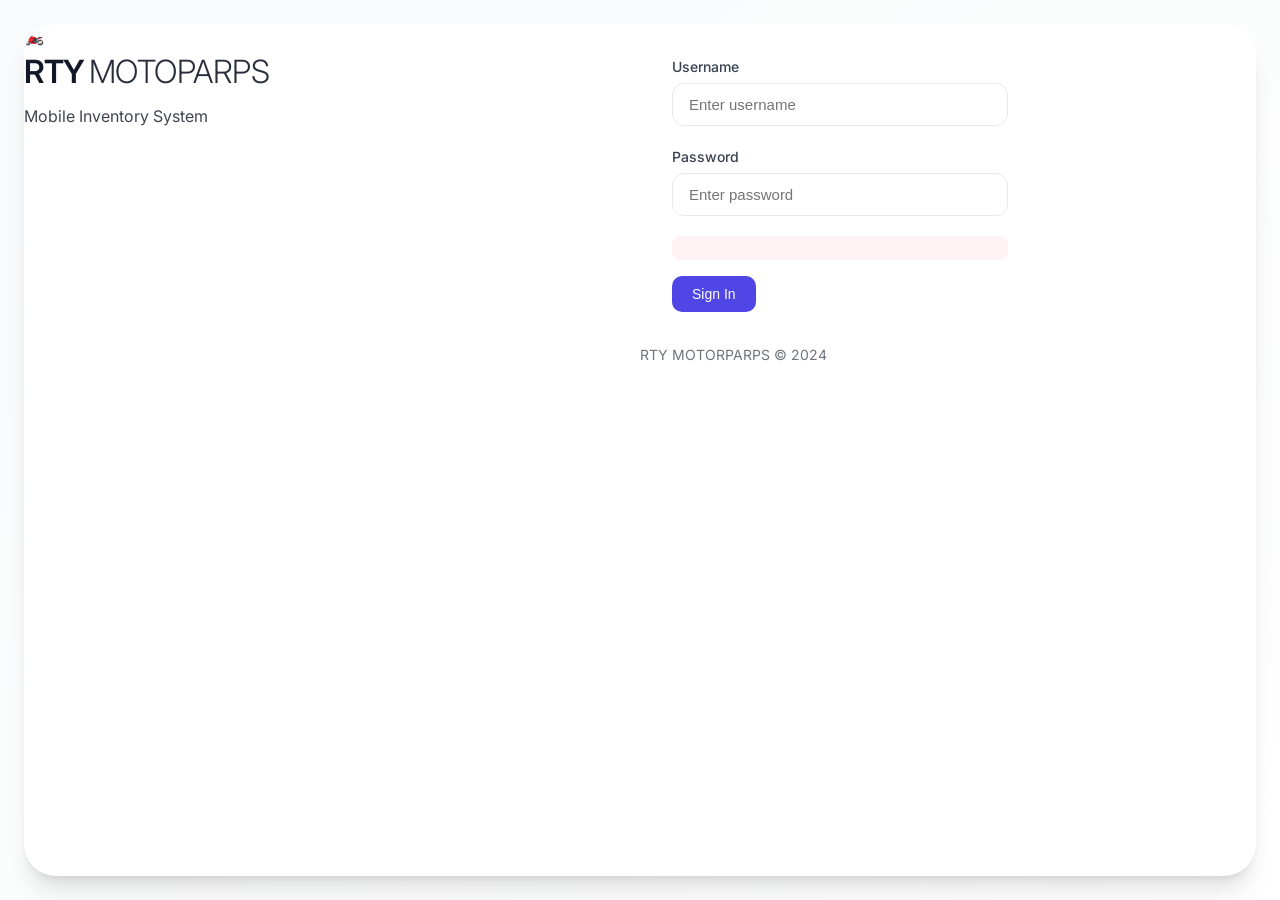
==== commit 5835234f: "Update index.html" ====
--- a/index.html
+++ b/index.html
@@ -2,8 +2,8 @@
 <html lang="en">
 <head>
     <meta charset="UTF-8">
-    <meta name="viewport" content="width=device-width, initial-scale=1.0">
-    <title>RTY MOTOPARTS · Enterprise Inventory</title>
+    <meta name="viewport" content="width=device-width, initial-scale=1.0, maximum-scale=1.0, user-scalable=yes">
+    <title>RTY MOTOPARPS · Mobile Inventory</title>
     <link rel="preconnect" href="https://fonts.googleapis.com">
     <link rel="preconnect" href="https://fonts.gstatic.com" crossorigin>
     <link href="https://fonts.googleapis.com/css2?family=Inter:ital,opsz,wght@0,14..32,100..900;1,14..32,100..900&display=swap" rel="stylesheet">
@@ -12,69 +12,31 @@
 <body>
     <div class="app">
         <div class="auth-container">
-            <div class="auth-sidebar">
-                <div class="auth-brand">
-                    <div class="brand-mark"></div>
-                    <h1 class="brand-name">RTY<span>MOTOPARTS</span></h1>
-                    <p class="brand-tagline">Enterprise Inventory Management</p>
-                </div>
-                <div class="auth-features">
-                    <div class="feature-item">
-                        <div class="feature-icon">📦</div>
-                        <div class="feature-text">
-                            <h4>Real-time Tracking</h4>
-                            <p>Monitor stock levels instantly</p>
-                        </div>
-                    </div>
-                    <div class="feature-item">
-                        <div class="feature-icon">⚡</div>
-                        <div class="feature-text">
-                            <h4>Smart Analytics</h4>
-                            <p>Automated value calculations</p>
-                        </div>
-                    </div>
-                    <div class="feature-item">
-                        <div class="feature-icon">🛡️</div>
-                        <div class="feature-text">
-                            <h4>Secure Access</h4>
-                            <p>Single admin authentication</p>
-                        </div>
-                    </div>
-                </div>
-                <div class="auth-footer">
-                    <p>© 2024 RTY MOTOPARTS</p>
-                    <p>Version 3.0 Enterprise</p>
-                </div>
+            <div class="auth-brand">
+                <div class="brand-icon">🏍️</div>
+                <h1 class="brand-name">RTY<span>MOTOPARPS</span></h1>
+                <p class="brand-tagline">Mobile Inventory System</p>
             </div>
             
-            <div class="auth-main">
-                <div class="auth-card">
-                    <h2>Admin Access</h2>
-                    <p class="auth-subtitle">Sign in to manage inventory</p>
-                    
-                    <form id="loginForm" onsubmit="handleLogin(event)">
-                        <div class="input-group">
-                            <label for="username">Username</label>
-                            <input type="text" id="username" placeholder="Enter username" autocomplete="off" required>
-                        </div>
-                        
-                        <div class="input-group">
-                            <label for="password">Password</label>
-                            <input type="password" id="password" placeholder="Enter password" required>
-                        </div>
-                        
-                        <div id="loginError" class="error-message"></div>
-                        
-                        <button type="submit" class="btn-primary btn-full">Sign In</button>
-                    </form>
-                    
-                    <div class="auth-divider">
-                        <span>RTY MOTOPARTS</span>
+            <div class="auth-card">
+                <form id="loginForm" onsubmit="handleLogin(event)">
+                    <div class="input-group">
+                        <label for="username">Username</label>
+                        <input type="text" id="username" placeholder="Enter username" autocomplete="off" required>
                     </div>
                     
-                    <div class="auth-footer-mobile">
-                        <p>Authorized personnel only</p>
+                    <div class="input-group">
+                        <label for="password">Password</label>
+                        <input type="password" id="password" placeholder="Enter password" required>
                     </div>
+                    
+                    <div id="loginError" class="error-message"></div>
+                    
+                    <button type="submit" class="btn-primary btn-full">Sign In</button>
+                </form>
+                
+                <div class="auth-footer">
+                    <p>RTY MOTORPARPS © 2024</p>
                 </div>
             </div>
         </div>
